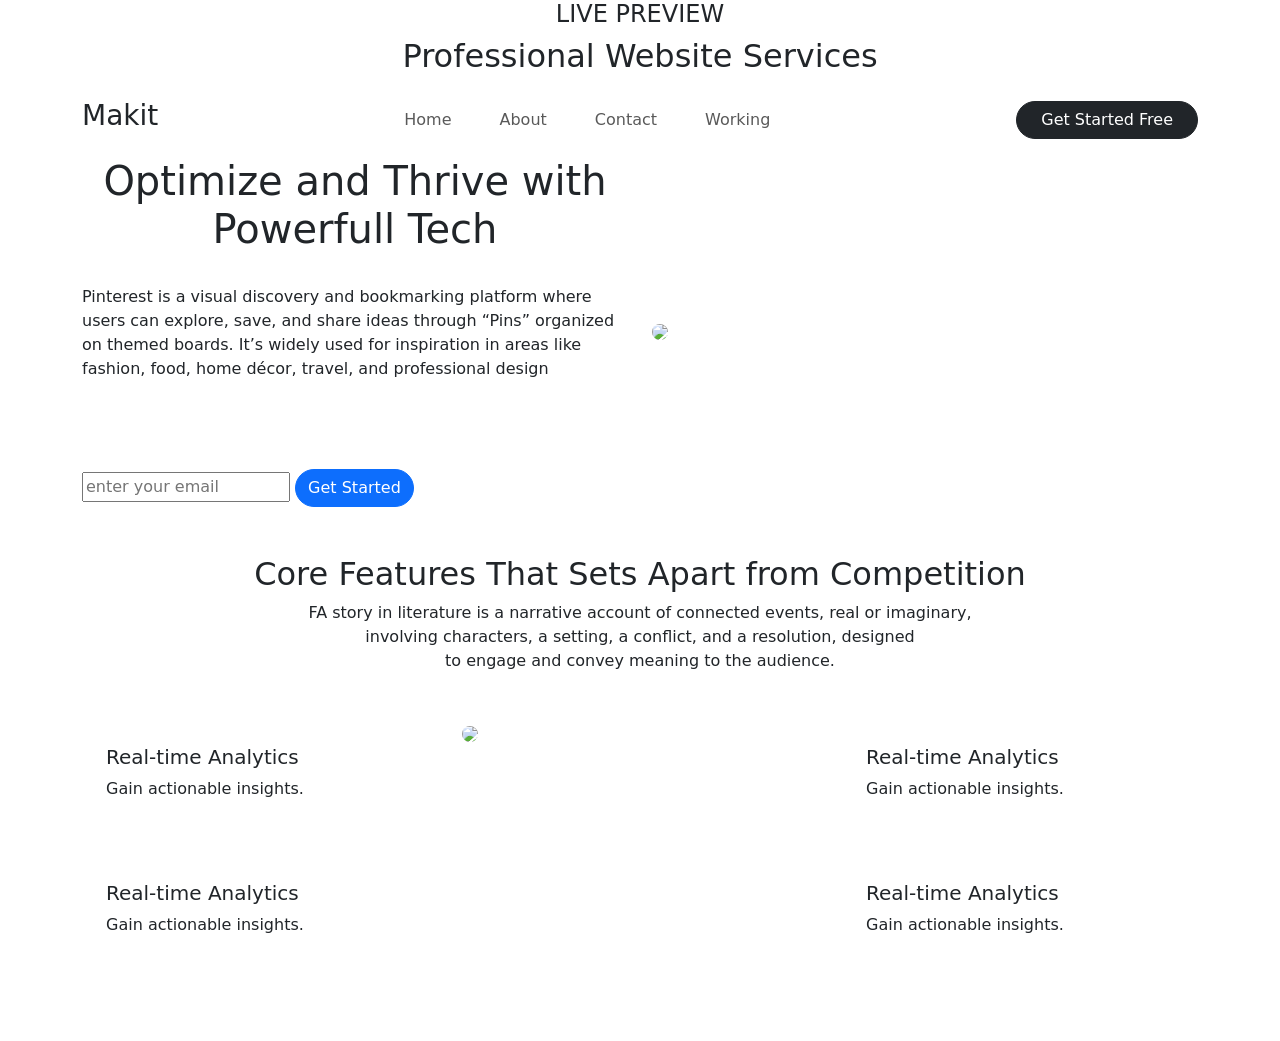
==== index.html @ 1f11ca1a "Add files via upload" ====
<!DOCTYPE html>
<html lang="en">
<head>
  <meta charset="UTF-8">
   <meta name="viewport" content="width=device-width, initial-scale=1.0">
<link href="https://cdn.jsdelivr.net/npm/bootstrap@5.3.2/dist/css/bootstrap.min.css" rel="stylesheet">
<link rel="stylesheet" href="CSS/style2.css">

</head>

<body>
<main>
  <center><h4>LIVE PREVIEW</h4></center>
 <center><h2>Professional Website Services</h2></center>
 </main> 
<!--navbar-->
<nav class="navbar navbar-expand-lg  py-3 custom-nav">
  <div class="container">

    
    <h3>Makit</h3>

    <button class="navbar-toggler" data-bs-toggle="collapse" data-bs-target="#navbar2">
      <span class="navbar-toggler-icon"></span>
    </button>

    <div class="collapse navbar-collapse justify-content-center" id="navbar2">

      <ul class="navbar-nav">
        <li class="nav-item mx-3"><a class="nav-link">Home</a></li>
        <li class="nav-item mx-3"><a class="nav-link">About</a></li>
        <li class="nav-item mx-3"><a class="nav-link">Contact</a></li>
        <li class="nav-item mx-3"><a class="nav-link">Working</a></li>
      </ul>

    </div>
<a href="signup.html" class="btn btn-dark rounded-pill px-4">
  Get Started Free
</a>
   

  </div>
</nav>



<!--end of navbar-->

<!--Hero section-->
<div class="container custom-nav">
  <div class="row align-items-center">

    <div class="col-lg-6">
        <center><h1>Optimize and Thrive with Powerfull Tech</h1></center>
<br>
<p>Pinterest is a visual discovery and bookmarking platform where users can explore, save, and share ideas through “Pins” organized on themed boards. It’s widely used for inspiration in areas like fashion, food, home décor, travel, and professional design</p>

<br><br><br>
<input type="email" class="inp" placeholder="enter your email">

<a href="#" class="btn btn-primary rounded-pill ">
    Get Started
</a>
    </div>

    <div class="col-lg-6">
        <img src="Images/girl.jpg"
     class="img-fluid rounded-4">
    </div>

</div>
</div>
<!--Ending of hero section-->


<!--Felxbox items -->
<div class="container py-5 flex-nav">

    <div class="text-center mb-5">
        <h2>Core Features That Sets Apart from Competition</h2>
        <center><p>FA story in literature is a narrative account of connected events, real or imaginary,<br> involving characters, a setting, a conflict, and a resolution, designed <br>to engage and convey meaning to the audience.</p></center>
    </div>

    <div class="row">

        <!-- Left Features -->
        <div class="col-lg-4">
           <div class="card border-0 p-4 mb-3">

    <i class="bi bi-bar-chart"></i>

    <h5>Real-time Analytics</h5>

    <p>
      Gain actionable insights.
    </p>

</div>
<div class="card border-0 p-4 mb-3">

    <i class="bi bi-bar-chart"></i>

    <h5>Real-time Analytics</h5>

    <p>
      Gain actionable insights.
    </p>

</div>
        </div>

        <!-- Center Image -->
        <div class="col-lg-4">
            <img src="Images/girl.jpg"
     class="img-fluid rounded-4">
        </div>

        <!-- Right Features -->
        <div class="col-lg-4">
          <div class="card border-0 p-4 mb-3">

    <i class="bi bi-bar-chart"></i>

    <h5>Real-time Analytics</h5>

    <p>
      Gain actionable insights.
    </p>

</div>
<div class="card border-0 p-4 mb-3">

    <i class="bi bi-bar-chart"></i>

    <h5>Real-time Analytics</h5>

    <p>
      Gain actionable insights.
    </p>

</div>
        </div>

    </div>

</div>
<!--ending of flexbox-->

<script src="https://cdn.jsdelivr.net/npm/bootstrap@5.3.2/dist/js/bootstrap.bundle.min.js"></script>
</body>
</html>
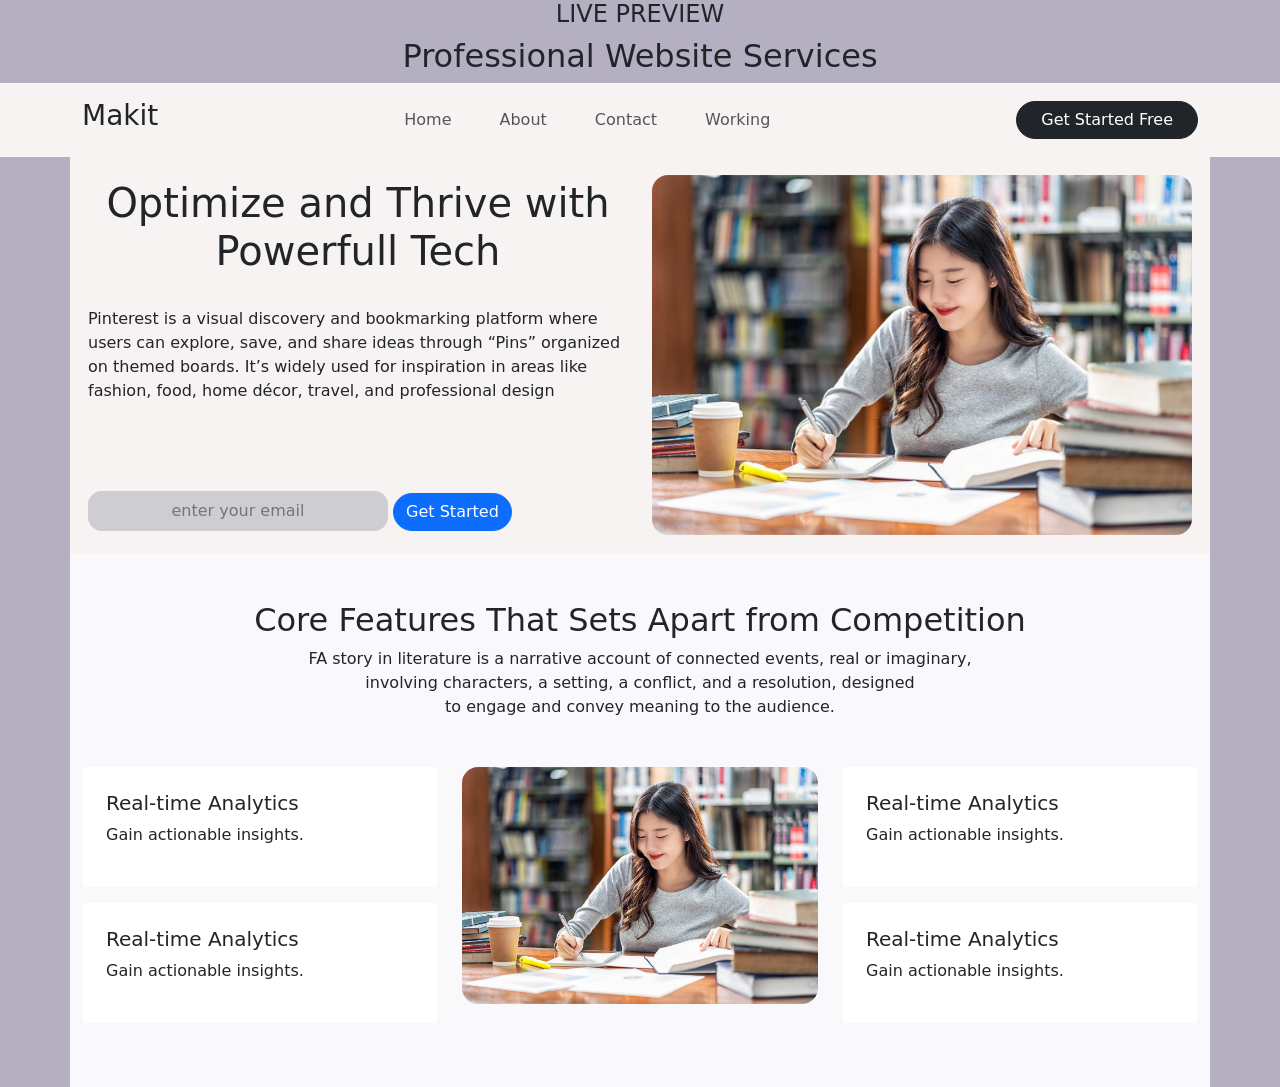
==== commit f965e2ba: "Update index.html" ====
--- a/index.html
+++ b/index.html
@@ -4,7 +4,7 @@
   <meta charset="UTF-8">
    <meta name="viewport" content="width=device-width, initial-scale=1.0">
 <link href="https://cdn.jsdelivr.net/npm/bootstrap@5.3.2/dist/css/bootstrap.min.css" rel="stylesheet">
-<link rel="stylesheet" href="CSS/style2.css">
+<link rel="stylesheet" href="style2.css">
 
 </head>
 
@@ -64,7 +64,7 @@
     </div>
 
     <div class="col-lg-6">
-        <img src="Images/girl.jpg"
+        <img src="girl.jpg"
      class="img-fluid rounded-4">
     </div>
 
@@ -111,7 +111,7 @@
 
         <!-- Center Image -->
         <div class="col-lg-4">
-            <img src="Images/girl.jpg"
+            <img src="girl.jpg"
      class="img-fluid rounded-4">
         </div>
 
@@ -148,4 +148,4 @@
 
 <script src="https://cdn.jsdelivr.net/npm/bootstrap@5.3.2/dist/js/bootstrap.bundle.min.js"></script>
 </body>
-</html>+</html>
--- a/style2.css
+++ b/style2.css
@@ -0,0 +1,83 @@
+/* General */
+body{
+    background-color: #b5b0c1;
+    margin:0;
+    overflow-x:hidden;
+}
+
+.custom-nav{
+    background-color:#f6f3f2;
+    padding:18px;
+}
+
+.flex-nav{
+    background-color:#f9f9fc;
+}
+
+img{
+    max-width:100%;
+    height:auto;
+}
+
+.inp{
+    width:100%;
+    max-width:300px;
+    height:40px;
+    background-color:#cecdd2;
+    border:none;
+    border-radius:14px;
+    text-align:center;
+}
+
+/* Tablet */
+@media (max-width:992px){
+
+    h1{
+        font-size:2rem;
+        text-align:center;
+    }
+
+    .col-lg-6,
+    .col-lg-4{
+        margin-bottom:25px;
+        text-align:center;
+    }
+
+    .navbar-brand,
+    h3{
+        text-align:center;
+    }
+}
+
+/* Mobile */
+@media (max-width:768px){
+
+    main h2{
+        font-size:1.8rem;
+    }
+
+    main h4{
+        font-size:1rem;
+    }
+
+    h1{
+        font-size:1.7rem;
+    }
+
+    p{
+        font-size:0.9rem;
+    }
+
+    .custom-nav{
+        padding:15px;
+    }
+
+    .navbar .btn{
+        width:100%;
+        margin-top:10px;
+    }
+
+    .inp{
+        margin-bottom:10px;
+    }
+}
